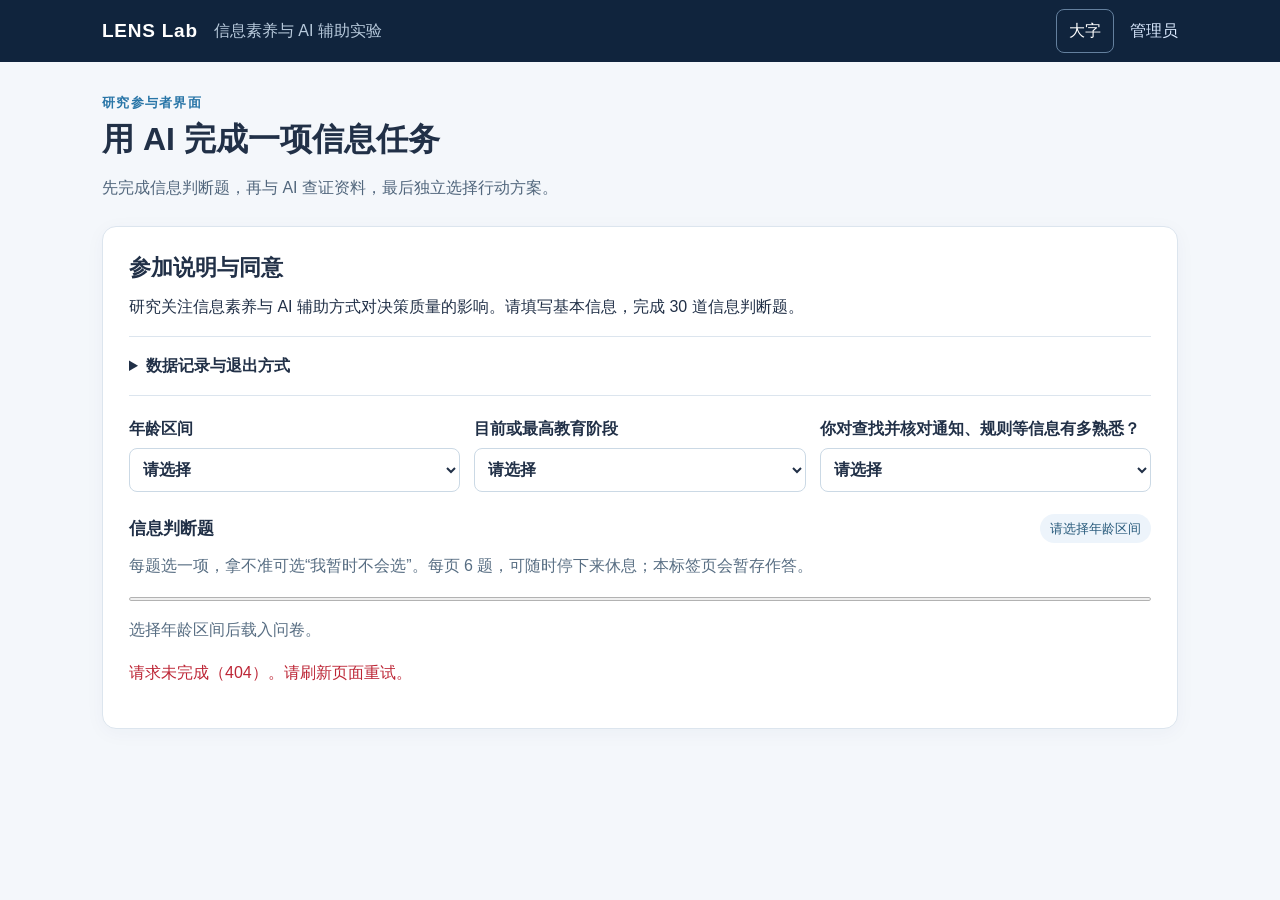
==== static/index.html @ aadb3397 "Release LENS Lab research platform v1.0.0" ====
<!doctype html>
<html lang="zh-CN">
<head>
  <meta charset="utf-8">
  <meta name="viewport" content="width=device-width,initial-scale=1">
  <title>LENS Lab · 信息素养与 AI 辅助实验</title>
  <link rel="stylesheet" href="/static/style.css">
</head>
<body>
  <header class="topbar"><div class="wrap topbar-inner"><strong>LENS Lab</strong><span>信息素养与 AI 辅助实验</span><button id="text-size-button" class="text-size-button" type="button" aria-pressed="false">大字</button><a href="/admin">管理员</a></div></header>
  <main class="wrap">
    <section class="hero"><p class="eyebrow">研究参与者界面</p><h1>用 AI 完成一项信息任务</h1><p>先完成信息判断题，再与 AI 查证资料，最后独立选择行动方案。</p></section>
    <div id="mode-banner" class="notice" hidden></div>
    <div id="resume-notice" class="notice" hidden><p id="resume-copy"></p><div class="actions"><button id="resume-button" type="button" class="quiet">重新连接</button><button id="restart-button" type="button" class="quiet" hidden>开始新会话</button></div></div>
    <section id="consent-panel" class="card">
      <h2>参加说明与同意</h2>
      <p>研究关注信息素养与 AI 辅助方式对决策质量的影响。请填写基本信息，完成 30 道信息判断题。</p>
      <details class="consent-details"><summary>数据记录与退出方式</summary><p>系统记录年龄区间、教育阶段、熟悉程度、问卷答案与得分、随机会话编号、实验分组、对话、用时、最终提交及自动评分结果。使用远程 AI 时，对话会发送至模型服务。</p><p>无需填写姓名、学号或电话，请勿输入真实个人隐私。你可以随时退出并删除本次会话。只有同意后才会创建研究记录。</p></details>
      <div class="intake-grid">
        <label>年龄区间<select id="age-band"><option value="">请选择</option></select></label>
        <label>目前或最高教育阶段<select id="education-stage"><option value="">请选择</option><option value="primary">小学</option><option value="junior">初中</option><option value="senior">高中或中职</option><option value="college">专科</option><option value="bachelor">本科</option><option value="graduate">研究生及以上</option><option value="other">其他或不便说明</option></select></label>
        <label>你对查找并核对通知、规则等信息有多熟悉？<select id="topic-familiarity"><option value="">请选择</option><option value="1">1 · 完全不熟悉</option><option value="2">2 · 不太熟悉</option><option value="3">3 · 一般</option><option value="4">4 · 比较熟悉</option><option value="5">5 · 很熟悉</option></select></label>
      </div>
      <div id="minor-consent" class="guidance" hidden><strong>未成年人参与</strong><p>参加前需由监护人了解本页的数据记录和远程模型说明，并在线下完成研究者规定的同意流程。参与者本人也应愿意参加。</p><p id="under14-policy" hidden>12–14 岁组还需阅读<a id="under14-policy-link" target="_blank" rel="noopener noreferrer">未满十四周岁个人信息专门处理规则</a>。</p><label class="check"><input type="checkbox" id="guardian-consent">监护人已了解研究并同意我参加</label><label class="check"><input type="checkbox" id="participant-assent">我本人愿意参加</label><label>监护人同意后获得的专用邀请码<input id="minor-access-code" type="password" autocomplete="off"></label></div>
      <div class="pretest-heading"><h3 id="pretest-heading" tabindex="-1">信息判断题</h3><span id="pretest-progress" class="pill" role="status">请选择年龄区间</span></div><p class="muted">每题选一项，拿不准可选“我暂时不会选”。每页 6 题，可随时停下来休息；本标签页会暂存作答。</p>
      <progress id="pretest-meter" max="30" value="0" aria-label="问卷完成进度"></progress>
      <p id="pretest-loading" class="muted">选择年龄区间后载入问卷。</p>
      <div id="pretest-items"></div>
      <nav id="pretest-nav" class="pretest-nav" aria-label="问卷翻页" hidden><button id="pretest-prev" type="button" class="quiet">上一页</button><span id="pretest-page" aria-live="polite"></span><button id="pretest-next" type="button" class="primary">下一页</button></nav>
      <p id="pretest-error" class="error" role="alert"></p>
      <div id="start-controls" hidden>
      <label id="access-code-label" hidden>参与邀请码<input id="access-code" type="password" autocomplete="off" placeholder="由研究者提供"></label>
      <label class="check"><input type="checkbox" id="consent-check">我已阅读说明，自愿参加并同意上述数据记录</label>
      <button id="start-button" class="primary" disabled>开始 AI 任务</button><p id="start-hint" class="muted" role="status"></p>
      </div><p id="start-error" class="error" role="alert"></p>
    </section>
    <section id="experiment-panel" hidden>
      <div class="grid">
        <article class="card task-card">
          <p class="eyebrow">你的任务</p><h2 id="task-title"></h2>
          <p id="task-instructions"></p>
          <details id="task-details" class="task-details" open><summary>案例与已知信息</summary><h3>共同背景</h3><p id="task-context"></p>
          <h3>你掌握的补充信息</h3><p id="task-facts"></p></details>
          <p class="muted task-note">请按平时的方式提问，依据案例事实作答。</p>
        </article>
        <article class="card chat-card">
          <div class="card-heading"><div><p class="eyebrow">AI 对话</p><h2>查证任务资料</h2></div><div class="chat-meta"><span id="turn-counter" class="pill"></span><span id="time-counter" class="muted"></span></div></div>
          <div id="chat-log" class="chat-log" role="log" aria-live="polite" aria-relevant="additions text"></div>
          <form id="chat-form" class="chat-form"><label for="message-input" class="sr-only">输入问题</label><textarea id="message-input" maxlength="4000" rows="3" placeholder="输入你想核查的具体问题"></textarea><button id="send-button" type="submit" class="primary">发送</button></form>
          <p id="chat-status" class="muted" aria-live="polite"></p>
          <p id="chat-error" class="error" role="alert"></p>
          <button id="sync-button" type="button" class="quiet" hidden>重新同步对话</button>
          <div id="decision-entry" class="decision-entry"><p id="decision-entry-copy" class="muted">完成两轮对话后可进入决策；进入后不能继续提问。</p><div class="actions"><button id="enter-decision-button" type="button" class="quiet" disabled>进入最终决策</button><button id="withdraw-chat-button" type="button" class="quiet">退出并删除数据</button></div></div>
        </article>
      </div>
      <article id="submit-card" class="card submit-card" hidden>
        <p class="eyebrow">最终提交</p><h2 id="decision-heading">提交你的决策</h2>
        <p id="decision-instructions">参加方案和办理方案各选一项。提交后不能修改。</p>
        <fieldset id="decision-plan-group" class="decision-group"><legend id="decision-plan-heading">1. 参加方案</legend><div id="decision-options" class="decision-options"></div></fieldset>
        <fieldset id="execution-plan-group" class="decision-group" hidden><legend>2. 办理方案</legend><div id="execution-options" class="decision-options"></div></fieldset>
        <label for="submission-input" class="submission-label">可选：简要说明依据<textarea id="submission-input" rows="3" maxlength="6000" placeholder="你依据了哪些资料或案例信息？"></textarea></label>
        <div class="feedback-row"><label>这次交流有多费力？<select id="burden-input"><option value="">请选择</option><option value="1">1 · 很轻松</option><option value="2">2</option><option value="3">3</option><option value="4">4</option><option value="5">5 · 很费力</option></select></label><label>AI 对完成任务有多大帮助？<select id="helpfulness-input"><option value="">请选择</option><option value="1">1 · 没有帮助</option><option value="2">2</option><option value="3">3</option><option value="4">4</option><option value="5">5 · 很有帮助</option></select></label></div>
        <p id="decision-choices-hint" class="muted" role="status"></p>
        <div class="actions"><button id="submit-button" class="primary" disabled>提交决策</button><button id="withdraw-button" class="quiet">退出并删除本次数据</button></div><p id="submit-error" class="error" role="alert"></p>
      </article>
    </section>
    <section id="done-panel" class="card" hidden><h2>任务已提交</h2><p id="done-copy"></p><p>感谢参与。</p><div class="actions"><button id="done-withdraw" class="quiet">删除本次数据</button><button id="new-pilot-button" class="quiet" hidden>返回测试</button></div></section>
    <details id="session-history" class="session-history" hidden><summary>本浏览器的其他实验记录</summary><div id="session-history-list"></div></details>
  </main>
  <script src="/static/app.js?v=objective-20261021" defer></script>
</body>
</html>
---- static/style.css ----
:root{font-family:-apple-system,BlinkMacSystemFont,"PingFang SC","Microsoft YaHei",sans-serif;color:#213047;background:#f4f7fb;font-size:15px;line-height:1.65}*{box-sizing:border-box}body{margin:0}button,input,textarea,select{font:inherit}button{cursor:pointer}button:disabled{opacity:.55;cursor:not-allowed}.wrap{max-width:1120px;margin:auto;padding:0 22px}.topbar{background:#10243d;color:white}.topbar-inner{display:flex;align-items:center;gap:20px;min-height:62px}.topbar strong{font-size:19px;letter-spacing:.04em}.topbar span{color:#b8cadc}.topbar a{margin-left:auto;color:#dbeaff;text-decoration:none}.hero{padding:44px 0 24px}.hero h1{font-size:34px;line-height:1.25;margin:4px 0 12px}.hero p:last-child{max-width:760px;color:#52677d}.eyebrow{font-size:12px;font-weight:800;color:#2875a7;letter-spacing:.1em;text-transform:uppercase;margin:0 0 6px}.card{background:#fff;border:1px solid #dce5ee;border-radius:14px;box-shadow:0 4px 20px #14375a0a;padding:26px;margin-bottom:20px}.card h2{font-size:23px;line-height:1.3;margin:0 0 12px}.card h3{font-size:16px;margin:23px 0 5px}.card p{margin-top:0}.notice{background:#e8f4ff;border:1px solid #b7dafa;border-radius:10px;color:#174c71;padding:12px 16px;margin-bottom:20px}.check{display:flex;gap:10px;align-items:flex-start;margin:22px 0}.check input{margin-top:6px}.primary,.quiet,.button-link{border-radius:9px;padding:9px 16px;border:1px solid #1673a8;text-decoration:none;display:inline-flex;align-items:center;justify-content:center;font-weight:650}.primary{background:#1673a8;color:#fff}.primary:hover:not(:disabled){background:#0e638f}.quiet,.button-link{color:#145f8d;background:#fff}.quiet:hover,.button-link:hover{background:#eef7fd}.grid{display:grid;grid-template-columns:minmax(280px,.85fr) minmax(340px,1.15fr);gap:20px}.grid .card{margin-bottom:20px}.guidance{background:#f0f7fb;border-left:4px solid #3e9ac6;padding:12px 15px;margin-top:22px}.guidance p{margin:4px 0 0}.muted{color:#687b8c}.chat-card{display:flex;flex-direction:column;min-height:540px}.card-heading{display:flex;justify-content:space-between;align-items:flex-start;gap:10px}.pill{background:#edf4fb;color:#295b7c;border-radius:999px;padding:4px 10px;white-space:nowrap;font-size:12px}.chat-log{height:345px;overflow:auto;background:#f7fafc;border:1px solid #e2ebf2;border-radius:10px;padding:14px;margin:8px 0 16px}.bubble{max-width:88%;padding:10px 13px;border-radius:12px;margin-bottom:12px;white-space:pre-wrap;overflow-wrap:anywhere}.bubble small{display:block;font-weight:750;margin-bottom:3px}.bubble p{margin:0}.bubble.user{margin-left:auto;background:#dff1fc}.bubble.assistant{background:#fff;border:1px solid #dce6ee}.chat-form{display:flex;gap:9px;align-items:stretch}.chat-form textarea{flex:1;min-width:0}.chat-form button{align-self:flex-end}textarea,input,select{border:1px solid #bacbd8;border-radius:8px;padding:9px 11px;background:#fff;color:#213047}textarea:focus,input:focus,select:focus{outline:2px solid #a1d4ef;border-color:#248ab9}.submit-card textarea{width:100%}.actions{display:flex;gap:10px;flex-wrap:wrap;margin-top:14px}.error{color:#bd2636;min-height:1.4em}.sr-only{position:absolute;left:-10000px;width:1px;height:1px;overflow:hidden}.summary-grid{display:grid;grid-template-columns:repeat(4,1fr);gap:11px}.mini-card{border:1px solid #dbe6ee;border-radius:10px;background:#f8fbfd;padding:14px}.mini-card p{margin:4px 0}.mini-card small{color:#668096}.wide{grid-column:1/-1}.review-card{border-top:1px solid #e2e8ed;padding:19px 0}.review-card h3{margin:0 0 3px}.flag-line{color:#77561c;background:#fff8e9;padding:7px 10px;border-radius:7px}.review-card details{margin:10px 0}.transcript-line{background:#f7fafc;border-left:3px solid #c9d9e5;padding:8px 11px;white-space:pre-wrap;overflow-wrap:anywhere}.review-controls{display:flex;gap:8px;flex-wrap:wrap;margin:9px 0}.review-controls input{flex:1;min-width:160px}.review-controls select{min-width:100px}.task-form{display:grid;gap:12px}.task-form label{display:grid;gap:4px;font-weight:600}.task-form textarea,.task-form input{width:100%;font-weight:400}.task-form button{justify-self:start}.task-row{display:flex;justify-content:space-between;gap:10px;border-top:1px solid #e2e8ed;padding:12px 0;align-items:center}@media(max-width:760px){.grid{grid-template-columns:1fr}.summary-grid{grid-template-columns:repeat(2,1fr)}.hero h1{font-size:28px}.card{padding:19px}.topbar span{display:none}}@media(max-width:480px){.summary-grid{grid-template-columns:1fr}.chat-form{display:block}.chat-form button{margin-top:8px;width:100%}.review-controls>*{width:100%}}
.feedback-row{display:flex;gap:18px;flex-wrap:wrap;margin-top:16px}.feedback-row label{display:grid;gap:5px;flex:1;min-width:220px;font-weight:600}
.pretest-item{border:1px solid #dce5ee;border-radius:10px;padding:13px 16px;margin:12px 0}.pretest-item legend{font-weight:650;padding:0 5px}.pretest-option{display:flex;align-items:flex-start;gap:9px;margin:7px 0;cursor:pointer}.pretest-option input{margin-top:6px}
.strata-grid{display:grid;grid-template-columns:repeat(3,1fr);gap:11px}@media(max-width:760px){.strata-grid{grid-template-columns:1fr}}
.pretest-domain{margin:26px 0 12px;color:#174c71;border-bottom:1px solid #dce5ee;padding-bottom:5px}
.table-scroll{overflow-x:auto}.item-table{border-collapse:collapse;width:100%;min-width:740px}.item-table th,.item-table td{border-bottom:1px solid #dce5ee;padding:8px 10px;text-align:left;vertical-align:top}.item-table th{background:#f0f6fa}.item-table td:last-child{min-width:300px}
.distribution-chart{display:flex;align-items:flex-end;gap:6px;overflow-x:auto;padding:12px 4px 4px;border-bottom:1px solid #bacbd8}.distribution-column{min-width:24px;flex:1;display:flex;flex-direction:column;align-items:center}.distribution-column small{font-size:11px;color:#617489;white-space:nowrap}.distribution-pair{height:124px;width:100%;display:flex;align-items:flex-end;justify-content:center;gap:2px}.distribution-bar{width:11px;border-radius:3px 3px 0 0;min-height:0}.distribution-bar.standard{background:#1673a8}.distribution-bar.adaptive{background:#319c79}
.source-search-form{display:flex;gap:9px}.source-search-form input{flex:1}.source-results{display:grid;grid-template-columns:repeat(2,minmax(0,1fr));gap:10px;margin-top:12px}.source-result{border:1px solid #dce5ee;border-radius:10px;padding:12px;background:#f8fbfd}.source-result button{text-align:left}.source-result p{font-size:13px;color:#617489;margin:8px 0 0}.source-detail{margin-top:16px;border-left:4px solid #3e9ac6;background:#f0f7fb;padding:12px 16px}.source-detail p{white-space:pre-wrap;overflow-wrap:anywhere}@media(max-width:760px){.source-results{grid-template-columns:1fr}}
.decision-options{display:grid;gap:10px;margin:18px 0 24px}.decision-option{display:grid;grid-template-columns:auto 32px 1fr;gap:10px;align-items:start;border:1px solid #dce5ee;border-radius:10px;padding:13px 15px;background:#f8fbfd;cursor:pointer}.decision-option:has(input:checked){border-color:#1673a8;background:#edf7fd}.decision-option input{margin-top:5px}.decision-option strong{color:#145f8d}.decision-option span{line-height:1.55}.submission-label{display:grid;gap:7px;font-weight:600}.submission-label textarea{font-weight:400}
[hidden]{display:none!important}.decision-entry{margin-top:auto;padding-top:12px;border-top:1px solid #dce5ee}.decision-entry p{margin-bottom:10px}
.intake-grid{display:grid;grid-template-columns:repeat(3,minmax(0,1fr));gap:14px;margin:20px 0}.intake-grid label{display:grid;gap:5px;font-weight:600}.intake-grid select{width:100%;min-width:0}.intake-grid select,.guidance input[type=password]{border:1px solid #cbd9e5;border-radius:8px;padding:9px;background:#fff}.guidance label:not(.check){display:grid;gap:5px;margin-top:12px}.guidance .check{margin:10px 0}@media(max-width:760px){.intake-grid{grid-template-columns:1fr}}

/* Readable controls, paged pretest and small-screen experiment layout. */
:root{font-size:16px}.large-text{font-size:19px}
.pretest-item legend{white-space:pre-line;line-height:1.85}
.pretest-material{white-space:pre-line;line-height:1.8;font-weight:400;margin:8px 0 14px;padding:10px 12px;background:#f7fafc;border-radius:6px}
button,.button-link,input:not([type=radio]):not([type=checkbox]),select{min-height:44px}
button:focus-visible,a:focus-visible,summary:focus-visible{outline:3px solid #248ab9;outline-offset:3px}
input[type=radio],input[type=checkbox]{width:18px;height:18px;flex:0 0 18px;accent-color:#1673a8}
.topbar-inner{gap:16px}.topbar a{margin-left:0;white-space:nowrap}
.text-size-button{margin-left:auto;border:1px solid #64809e;background:transparent;color:#fff;border-radius:8px;padding:6px 12px;white-space:nowrap}
.text-size-button[aria-pressed=true]{background:#e5f3ff;color:#10243d}
.hero{padding:30px 0 14px}.hero h1{font-size:2rem}.hero p:last-child{margin-bottom:10px}
.eyebrow{font-size:.8rem}.card h2{font-size:1.4rem}.card h3{font-size:1.05rem}
.pill{font-size:.8rem}.muted{color:#586e83}.error:empty{display:none}
.consent-details,.task-details{border-top:1px solid #dce5ee;border-bottom:1px solid #dce5ee;padding:8px 0}
summary{cursor:pointer;font-weight:650;padding:8px 0}details p:first-of-type{margin-top:10px}
.pretest-heading{display:flex;justify-content:space-between;gap:12px;align-items:center;margin-top:22px}
.pretest-heading h3{margin:0}.pretest-heading+p{margin-top:10px}
#pretest-meter{display:block;width:100%;height:8px;margin:14px 0;accent-color:#1673a8}
.pretest-domain{font-size:1rem;margin-top:20px}.pretest-item{padding:14px 16px;margin:20px 0}
.pretest-option{margin:2px 0;padding:10px 4px;min-height:44px;border-radius:6px;line-height:1.55}
.pretest-option:has(input:checked){background:#edf7fd}.pretest-option:hover{background:#f3f8fc}
.pretest-item.unanswered{border-color:#bd2636;background:#fffafb}
.pretest-nav{display:flex;align-items:center;justify-content:space-between;gap:10px;margin:22px 0 10px}
#start-controls{border-top:1px solid #dce5ee;padding-top:8px}#start-hint{font-size:.9rem;margin:10px 0}
.chat-meta{display:flex;flex-direction:column;align-items:flex-end;gap:4px;white-space:nowrap}
#time-counter{font-size:.8rem}.chat-log{height:360px;overscroll-behavior:contain}
.chat-empty{padding:24px 10px;text-align:center}.bubble{max-width:94%}
.chat-form textarea{resize:vertical}.chat-form button{min-width:76px}
#chat-status{font-size:.85rem;margin:8px 0}#sync-button{align-self:flex-start;margin-bottom:12px}
.task-note{font-size:.9rem;margin-top:18px!important}.task-details h3{margin-top:16px}
#task-instructions{white-space:pre-line}
.decision-entry{padding-top:16px}.decision-entry .actions{margin-top:10px}
.decision-option{grid-template-columns:auto 24px 1fr}.feedback-row label{font-size:.95rem}
.decision-group{border:0;padding:0;margin:20px 0 26px;min-width:0}.decision-group legend{font-weight:700;font-size:1.08rem;padding:0}.decision-group+.decision-group{border-top:1px solid #dce5ee;padding-top:20px}.decision-group .decision-options{margin:12px 0 0}#decision-choices-hint{margin:18px 0 0;font-size:.9rem}
.session-history{margin:20px 0 32px}.history-row{display:flex;align-items:center;justify-content:space-between;gap:12px;padding:12px 0;border-top:1px solid #dce5ee}
.history-row span{overflow-wrap:anywhere}.history-row button{flex-shrink:0}
.distribution-table{min-width:0}.distribution-table td:last-child{min-width:0}
.researcher-tools{margin:0 0 20px}.outcome-table td:last-child{min-width:190px}.item-table caption{text-align:left;font-weight:650;padding:8px 0}.option-stat-list{margin:8px 0;padding-left:20px}.option-stat-list li{margin-bottom:8px}
@media(max-width:760px){.wrap{padding:0 16px}.hero{padding-top:24px}.hero h1{font-size:1.65rem}.card{padding:20px}.topbar strong{font-size:17px}.chat-card{min-height:0}.chat-log{height:390px}.grid{gap:0}.task-card{margin-bottom:14px!important}}
@media(max-width:480px){.topbar-inner{gap:10px}.topbar strong{font-size:16px;letter-spacing:0}.topbar a,.text-size-button{font-size:.85rem}.text-size-button{padding:6px 10px}.card{padding:18px 16px}.card-heading{gap:8px}.chat-card h2{font-size:1.25rem}.pretest-item{padding:12px 10px}.pretest-nav{font-size:.9rem}.bubble{max-width:98%;padding:10px 12px}.feedback-row label{min-width:0;width:100%;flex-basis:100%}.decision-entry .actions{display:grid;grid-template-columns:1fr}.chat-log{height:350px;padding:10px}.chat-form textarea{width:100%}}
@media(prefers-reduced-motion:reduce){*{scroll-behavior:auto!important}}
.admin-login-main{max-width:560px;padding-bottom:32px}.admin-login-form{display:grid;gap:10px}.admin-login-form label{font-weight:650}.admin-login-form input{width:100%;min-width:0}.admin-login-form .error,.admin-login-form .muted{margin:0}.admin-login-form button{margin-top:10px;width:100%}.admin-topbar a{margin-left:auto}.admin-logout-button{border:1px solid #64809e;background:transparent;color:#fff;border-radius:8px;padding:6px 12px;white-space:nowrap}.admin-logout-button:hover:not(:disabled){background:#28415d}@media(max-width:480px){.admin-topbar{flex-wrap:wrap;padding-top:8px;padding-bottom:8px;gap:8px 12px}.admin-topbar span{font-size:.85rem}.admin-topbar a{margin-left:auto}.admin-logout-button{font-size:.85rem}}
.showcase-counts{display:inline-block;margin-left:20px}.review-pagination{display:flex;align-items:center;justify-content:flex-end;gap:10px;flex-wrap:wrap;margin:16px 0}.review-pagination>span{margin-right:auto}.review-pagination button{min-width:90px}#review-list{scroll-margin-top:16px}@media(max-width:480px){.showcase-counts{display:block;margin-left:0}.review-pagination>span{width:100%}}
#showcase-comparison{margin-bottom:26px;padding-bottom:18px;border-bottom:1px solid #dce5ee}.showcase-outcomes{min-width:660px}.showcase-outcomes caption{font-size:1.05rem}.showcase-outcomes td:last-child{min-width:0}.showcase-gap{margin-top:14px!important;font-weight:650}
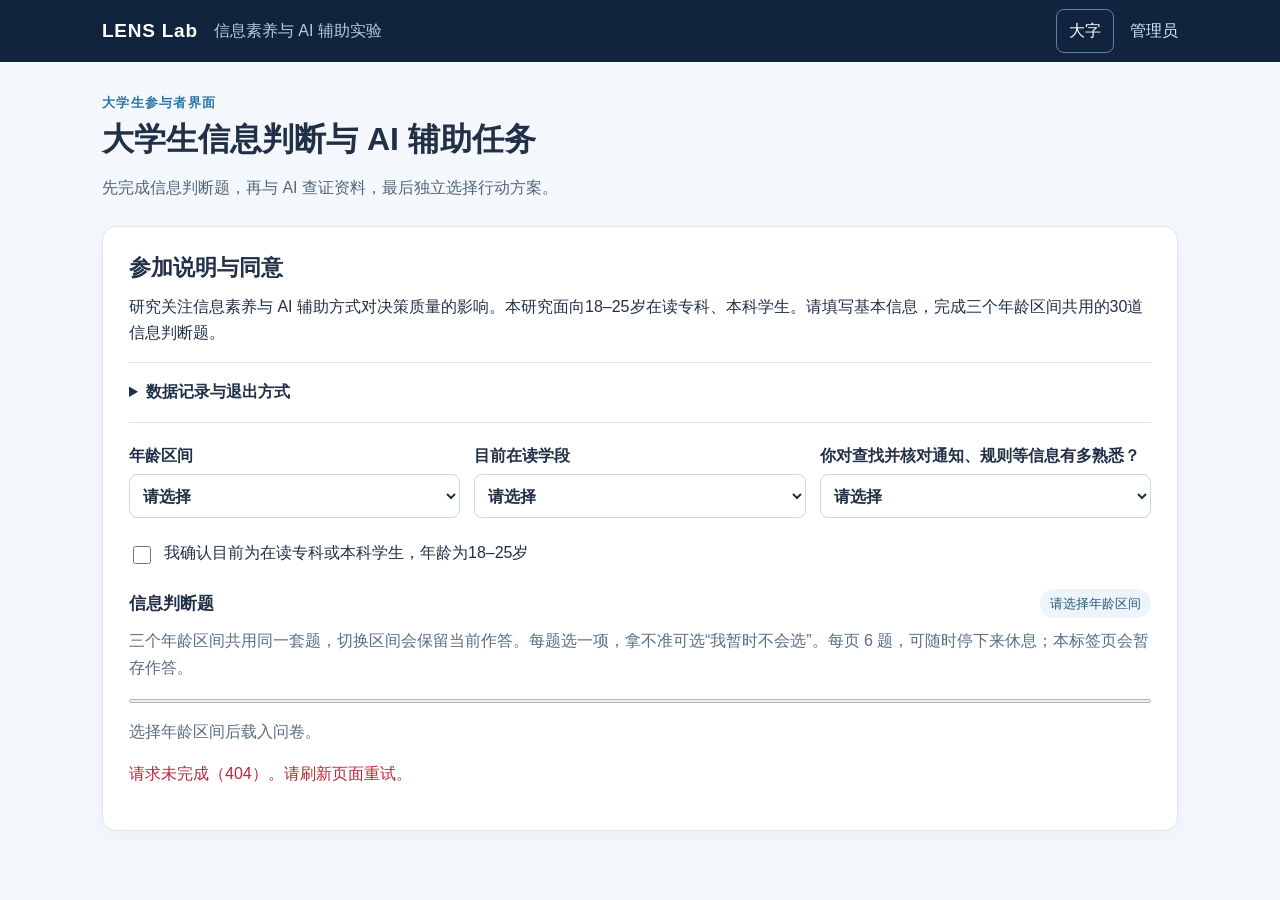
==== commit fb1234a5: "Limit study to enrolled university students and align report and data" ====
--- a/static/index.html
+++ b/static/index.html
@@ -9,20 +9,20 @@
 <body>
   <header class="topbar"><div class="wrap topbar-inner"><strong>LENS Lab</strong><span>信息素养与 AI 辅助实验</span><button id="text-size-button" class="text-size-button" type="button" aria-pressed="false">大字</button><a href="/admin">管理员</a></div></header>
   <main class="wrap">
-    <section class="hero"><p class="eyebrow">研究参与者界面</p><h1>用 AI 完成一项信息任务</h1><p>先完成信息判断题，再与 AI 查证资料，最后独立选择行动方案。</p></section>
+    <section class="hero"><p class="eyebrow">大学生参与者界面</p><h1>大学生信息判断与 AI 辅助任务</h1><p>先完成信息判断题，再与 AI 查证资料，最后独立选择行动方案。</p></section>
     <div id="mode-banner" class="notice" hidden></div>
     <div id="resume-notice" class="notice" hidden><p id="resume-copy"></p><div class="actions"><button id="resume-button" type="button" class="quiet">重新连接</button><button id="restart-button" type="button" class="quiet" hidden>开始新会话</button></div></div>
     <section id="consent-panel" class="card">
       <h2>参加说明与同意</h2>
-      <p>研究关注信息素养与 AI 辅助方式对决策质量的影响。请填写基本信息，完成 30 道信息判断题。</p>
-      <details class="consent-details"><summary>数据记录与退出方式</summary><p>系统记录年龄区间、教育阶段、熟悉程度、问卷答案与得分、随机会话编号、实验分组、对话、用时、最终提交及自动评分结果。使用远程 AI 时，对话会发送至模型服务。</p><p>无需填写姓名、学号或电话，请勿输入真实个人隐私。你可以随时退出并删除本次会话。只有同意后才会创建研究记录。</p></details>
+      <p>研究关注信息素养与 AI 辅助方式对决策质量的影响。本研究面向18–25岁在读专科、本科学生。请填写基本信息，完成三个年龄区间共用的30道信息判断题。</p>
+      <details class="consent-details"><summary>数据记录与退出方式</summary><p>系统记录年龄区间、在读学段、在读确认、熟悉程度、问卷答案与得分、随机会话编号、实验分组、对话、用时、最终提交及自动评分结果。使用远程 AI 时，对话会发送至模型服务。</p><p>无需填写姓名、学号或电话，请勿输入真实个人隐私。你可以随时退出并删除本次会话。只有同意后才会创建研究记录。</p></details>
       <div class="intake-grid">
         <label>年龄区间<select id="age-band"><option value="">请选择</option></select></label>
-        <label>目前或最高教育阶段<select id="education-stage"><option value="">请选择</option><option value="primary">小学</option><option value="junior">初中</option><option value="senior">高中或中职</option><option value="college">专科</option><option value="bachelor">本科</option><option value="graduate">研究生及以上</option><option value="other">其他或不便说明</option></select></label>
+        <label>目前在读学段<select id="education-stage"><option value="">请选择</option><option value="college">在读专科</option><option value="bachelor">在读本科</option></select></label>
         <label>你对查找并核对通知、规则等信息有多熟悉？<select id="topic-familiarity"><option value="">请选择</option><option value="1">1 · 完全不熟悉</option><option value="2">2 · 不太熟悉</option><option value="3">3 · 一般</option><option value="4">4 · 比较熟悉</option><option value="5">5 · 很熟悉</option></select></label>
       </div>
-      <div id="minor-consent" class="guidance" hidden><strong>未成年人参与</strong><p>参加前需由监护人了解本页的数据记录和远程模型说明，并在线下完成研究者规定的同意流程。参与者本人也应愿意参加。</p><p id="under14-policy" hidden>12–14 岁组还需阅读<a id="under14-policy-link" target="_blank" rel="noopener noreferrer">未满十四周岁个人信息专门处理规则</a>。</p><label class="check"><input type="checkbox" id="guardian-consent">监护人已了解研究并同意我参加</label><label class="check"><input type="checkbox" id="participant-assent">我本人愿意参加</label><label>监护人同意后获得的专用邀请码<input id="minor-access-code" type="password" autocomplete="off"></label></div>
-      <div class="pretest-heading"><h3 id="pretest-heading" tabindex="-1">信息判断题</h3><span id="pretest-progress" class="pill" role="status">请选择年龄区间</span></div><p class="muted">每题选一项，拿不准可选“我暂时不会选”。每页 6 题，可随时停下来休息；本标签页会暂存作答。</p>
+      <label class="check"><input type="checkbox" id="student-confirmed">我确认目前为在读专科或本科学生，年龄为18–25岁</label>
+      <div class="pretest-heading"><h3 id="pretest-heading" tabindex="-1">信息判断题</h3><span id="pretest-progress" class="pill" role="status">请选择年龄区间</span></div><p class="muted">三个年龄区间共用同一套题，切换区间会保留当前作答。每题选一项，拿不准可选“我暂时不会选”。每页 6 题，可随时停下来休息；本标签页会暂存作答。</p>
       <progress id="pretest-meter" max="30" value="0" aria-label="问卷完成进度"></progress>
       <p id="pretest-loading" class="muted">选择年龄区间后载入问卷。</p>
       <div id="pretest-items"></div>
@@ -46,7 +46,7 @@
         <article class="card chat-card">
           <div class="card-heading"><div><p class="eyebrow">AI 对话</p><h2>查证任务资料</h2></div><div class="chat-meta"><span id="turn-counter" class="pill"></span><span id="time-counter" class="muted"></span></div></div>
           <div id="chat-log" class="chat-log" role="log" aria-live="polite" aria-relevant="additions text"></div>
-          <form id="chat-form" class="chat-form"><label for="message-input" class="sr-only">输入问题</label><textarea id="message-input" maxlength="4000" rows="3" placeholder="输入你想核查的具体问题"></textarea><button id="send-button" type="submit" class="primary">发送</button></form>
+          <form id="chat-form" class="chat-form"><label for="message-input" class="sr-only">输入问题，Enter 发送，Shift+Enter 换行</label><textarea id="message-input" maxlength="4000" rows="3" placeholder="输入问题，Enter 发送，Shift+Enter 换行"></textarea><button id="send-button" type="submit" class="primary">发送</button></form>
           <p id="chat-status" class="muted" aria-live="polite"></p>
           <p id="chat-error" class="error" role="alert"></p>
           <button id="sync-button" type="button" class="quiet" hidden>重新同步对话</button>
@@ -67,6 +67,6 @@
     <section id="done-panel" class="card" hidden><h2>任务已提交</h2><p id="done-copy"></p><p>感谢参与。</p><div class="actions"><button id="done-withdraw" class="quiet">删除本次数据</button><button id="new-pilot-button" class="quiet" hidden>返回测试</button></div></section>
     <details id="session-history" class="session-history" hidden><summary>本浏览器的其他实验记录</summary><div id="session-history-list"></div></details>
   </main>
-  <script src="/static/app.js?v=objective-20261021" defer></script>
+  <script src="/static/app.js?v=university-v1-20261022" defer></script>
 </body>
 </html>
